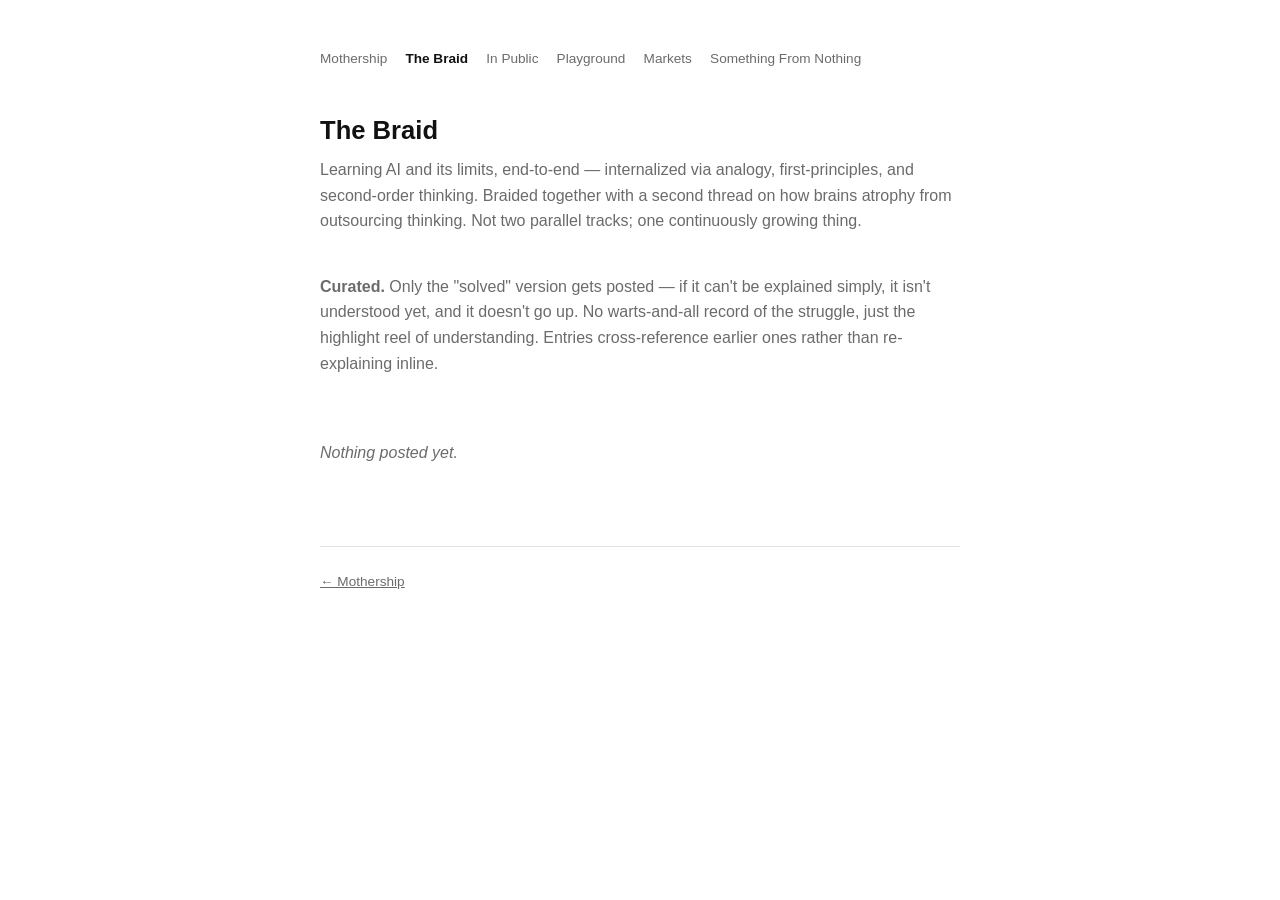
==== braid/index.html @ a1c8e34d "Build v1 structure: Mothership home + 5 tiles Hand-written static HTML/CSS, no build step. Home page" ====
<!DOCTYPE html>
<html lang="en">
<head>
  <meta charset="UTF-8">
  <meta name="viewport" content="width=device-width, initial-scale=1.0">
  <title>The Braid — neeladri.xyz</title>
  <link rel="stylesheet" href="../style.css">
</head>
<body>
  <nav class="tiles">
    <a href="../">Mothership</a>
    <span class="current">The Braid</span>
    <a href="../in-public/">In Public</a>
    <a href="../playground/">Playground</a>
    <a href="../markets/">Markets</a>
    <a href="../something-from-nothing/">Something From Nothing</a>
  </nav>
  <main>
    <h1>The Braid</h1>
    <p class="policy">
      Learning AI and its limits, end-to-end — internalized via analogy,
      first-principles, and second-order thinking. Braided together with a
      second thread on how brains atrophy from outsourcing thinking. Not two
      parallel tracks; one continuously growing thing.
    </p>
    <p class="policy">
      <strong>Curated.</strong> Only the "solved" version gets posted — if it
      can't be explained simply, it isn't understood yet, and it doesn't go
      up. No warts-and-all record of the struggle, just the highlight reel of
      understanding. Entries cross-reference earlier ones rather than
      re-explaining inline.
    </p>
    <p class="empty-state">Nothing posted yet.</p>
  </main>
  <footer>
    <a href="../">&larr; Mothership</a>
  </footer>
</body>
</html>
---- style.css ----
:root {
  --fg: #111;
  --muted: #6b6b6b;
  --bg: #fff;
  --rule: #e3e3e3;
  --max: 640px;
}

* { box-sizing: border-box; }

body {
  margin: 0;
  padding: 3rem 1.25rem 6rem;
  background: var(--bg);
  color: var(--fg);
  font-family: -apple-system, BlinkMacSystemFont, "Segoe UI", Helvetica, Arial, sans-serif;
  line-height: 1.6;
}

main {
  max-width: var(--max);
  margin: 0 auto;
}

nav.tiles {
  max-width: var(--max);
  margin: 0 auto 2.5rem;
  font-size: 0.85rem;
  color: var(--muted);
}

nav.tiles a {
  color: var(--muted);
  text-decoration: none;
  margin-right: 0.9rem;
}

nav.tiles a:hover { text-decoration: underline; }

nav.tiles .current {
  color: var(--fg);
  font-weight: 600;
  margin-right: 0.9rem;
}

h1 {
  font-size: 1.6rem;
  margin: 0 0 0.4rem;
}

.tagline, .policy {
  color: var(--muted);
  margin: 0 0 2.5rem;
}

.tile-list {
  list-style: none;
  padding: 0;
  margin: 0;
}

.tile-list li {
  padding: 1.1rem 0;
  border-top: 1px solid var(--rule);
}

.tile-list li:last-child {
  border-bottom: 1px solid var(--rule);
}

.tile-list a {
  color: var(--fg);
  text-decoration: none;
  font-weight: 600;
}

.tile-list a:hover { text-decoration: underline; }

.tile-list p {
  margin: 0.2rem 0 0;
  color: var(--muted);
  font-size: 0.92rem;
}

.empty-state {
  color: var(--muted);
  font-style: italic;
  padding: 1.5rem 0;
}

footer {
  max-width: var(--max);
  margin: 3.5rem auto 0;
  padding-top: 1.5rem;
  border-top: 1px solid var(--rule);
  color: var(--muted);
  font-size: 0.85rem;
}

footer a { color: var(--muted); }

.placeholder {
  background: #fafafa;
  border: 1px dashed var(--rule);
  padding: 0.15rem 0.4rem;
  font-style: italic;
}
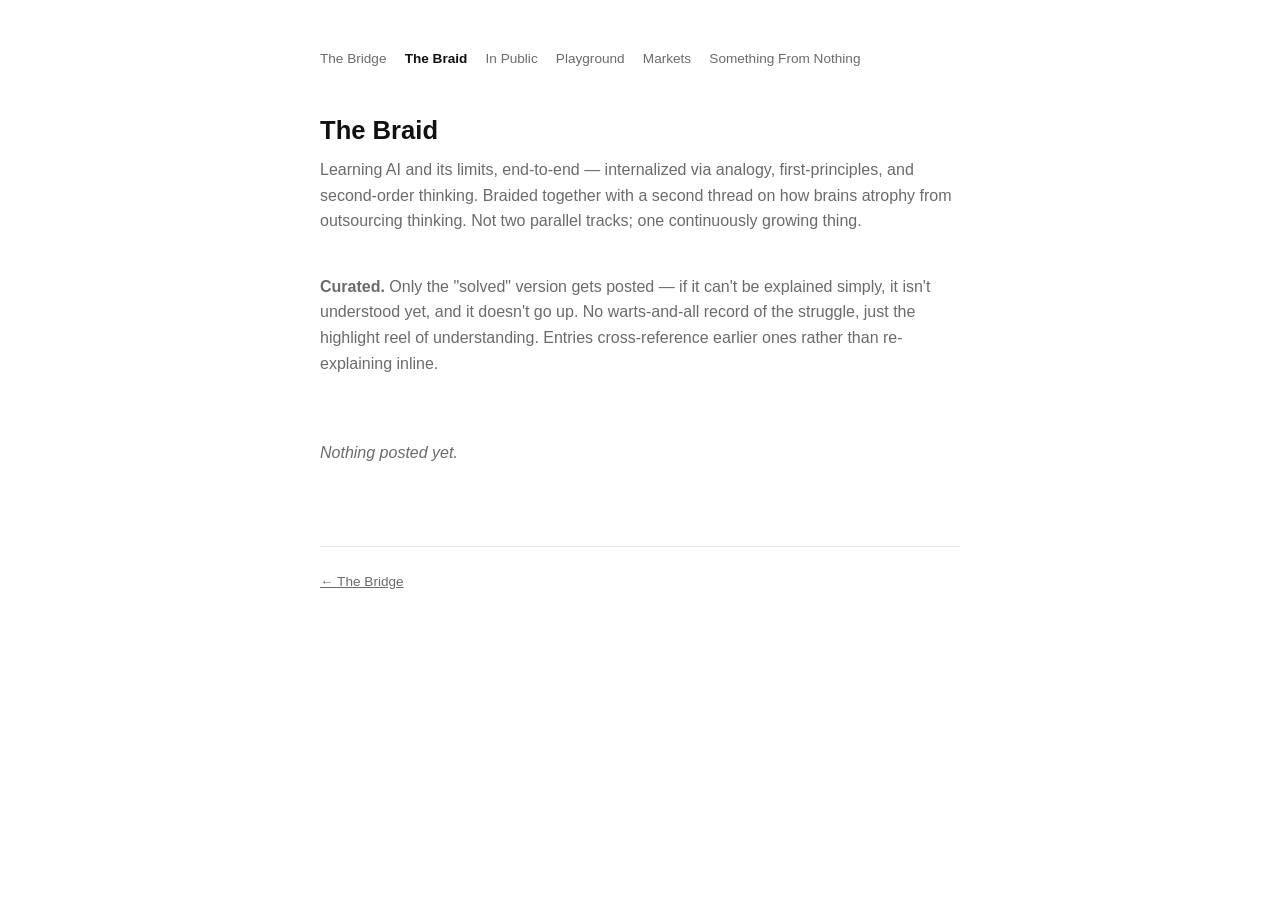
==== commit 2bb02fd0: "Rename Mothership to The Bridge, add hero image Home page renamed across all 6 pages' nav/title/h1. " ====
--- a/braid/index.html
+++ b/braid/index.html
@@ -8,7 +8,7 @@
 </head>
 <body>
   <nav class="tiles">
-    <a href="../">Mothership</a>
+    <a href="../">The Bridge</a>
     <span class="current">The Braid</span>
     <a href="../in-public/">In Public</a>
     <a href="../playground/">Playground</a>
@@ -33,7 +33,7 @@
     <p class="empty-state">Nothing posted yet.</p>
   </main>
   <footer>
-    <a href="../">&larr; Mothership</a>
+    <a href="../">&larr; The Bridge</a>
   </footer>
 </body>
 </html>
--- a/style.css
+++ b/style.css
@@ -20,6 +20,21 @@
 main {
   max-width: var(--max);
   margin: 0 auto;
+}
+
+.hero {
+  max-width: var(--max);
+  margin: 0 auto 2rem;
+  height: 260px;
+  overflow: hidden;
+}
+
+.hero img {
+  width: 100%;
+  height: 100%;
+  object-fit: cover;
+  object-position: center 55%;
+  display: block;
 }
 
 nav.tiles {
